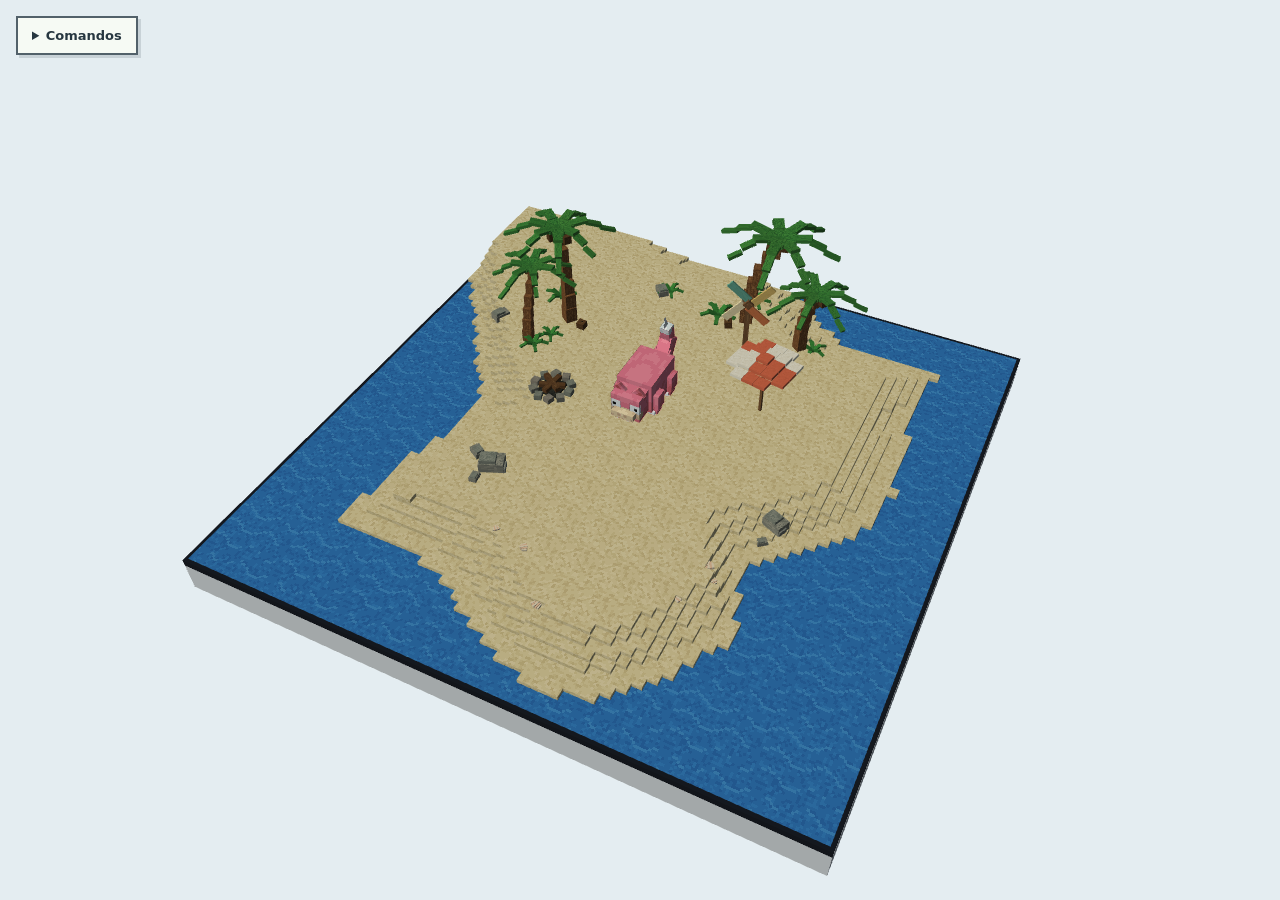
==== index.html @ 254bc7d5 "Movimentação e poses" ====
<!doctype html>
<html lang="pt-BR">
  <head>
    <meta charset="UTF-8">
    <meta name="viewport" content="width=device-width, initial-scale=1">
    <title>Paraíso Pokémon</title>
    <link rel="icon" href="data:,">
    <link rel="stylesheet" href="./styles.css">
  </head>
  <body>
    <main>
      <canvas id="cena" tabindex="0" aria-label="Ilha em blocos sobre uma base quadrada de pokébola"></canvas>
      <details class="comandos">
        <summary>Comandos</summary>
        <div class="modo-poses">
          <label for="modo-poses">Troca de poses</label>
          <select id="modo-poses">
            <option value="andar">Caminhar até a pose</option>
            <option value="instantaneo">Teletransportar para a pose</option>
          </select>
        </div>
        <dl>
          <div><dt><kbd>1</kbd></dt><dd>Câmera automática</dd></div>
          <div><dt><kbd>2</kbd></dt><dd>Câmera manual</dd></div>
          <div><dt><kbd>L</kbd></dt><dd>Ligar/desligar iluminação</dd></div>
          <div><dt><kbd>P</kbd></dt><dd>Próxima das quatro poses</dd></div>
          <div><dt><kbd>M</kbd></dt><dd>Pausar/retomar ou sair da pose</dd></div>
          <div><dt><kbd>R</kbd></dt><dd>Reiniciar o Slowpoke</dd></div>
          <div><dt>Arrastar</dt><dd>Girar a câmera manual</dd></div>
          <div><dt>Scroll</dt><dd>Zoom nas duas câmeras</dd></div>
        </dl>
      </details>
      <p id="erro" role="alert" hidden></p>
    </main>
    <script type="module" src="./src/main.js"></script>
  </body>
</html>
---- styles.css ----
:root {
  color-scheme: light;
  font-family: system-ui, sans-serif;
  color: #273740;
  background: #e4edf1;
}

* { box-sizing: border-box; }

body {
  margin: 0;
  height: 100dvh;
  display: grid;
  grid-template-rows: minmax(0, 1fr);
}

main { min-height: 0; position: relative; }
canvas { display: block; width: 100%; height: 100%; touch-action: none; cursor: grab; }
canvas:active { cursor: grabbing; }
#erro { position: absolute; inset: 20px; color: #922d2d; }

.comandos {
  position: absolute;
  top: 16px;
  left: 16px;
  max-width: calc(100% - 32px);
  background: #f8fbf5ed;
  border: 2px solid #52616a;
  box-shadow: 3px 3px 0 #27374025;
  font-size: 13px;
}

.comandos summary { padding: 10px 14px; cursor: pointer; font-weight: 650; }
.comandos summary:focus-visible { outline: 2px solid #30628b; outline-offset: 3px; }
.comandos[open] summary { border-bottom: 1px solid #52616a40; }
.modo-poses { display: grid; gap: 6px; padding: 12px 14px 0; }
.modo-poses label { font-weight: 600; }
.modo-poses select { width: 100%; padding: 6px; font: inherit; color: inherit; background: #fff; border: 1px solid #83919a; }
.comandos dl { margin: 0; padding: 12px 14px; }
.comandos dl > div { display: grid; grid-template-columns: 64px 1fr; gap: 12px; align-items: center; }
.comandos dl > div + div { margin-top: 10px; }
.comandos dt { font-weight: 600; }
.comandos dd { margin: 0; }
.comandos kbd { display: inline-block; min-width: 24px; padding: 2px 6px; text-align: center; font: inherit; border: 1px solid #83919a; background: #fff; }
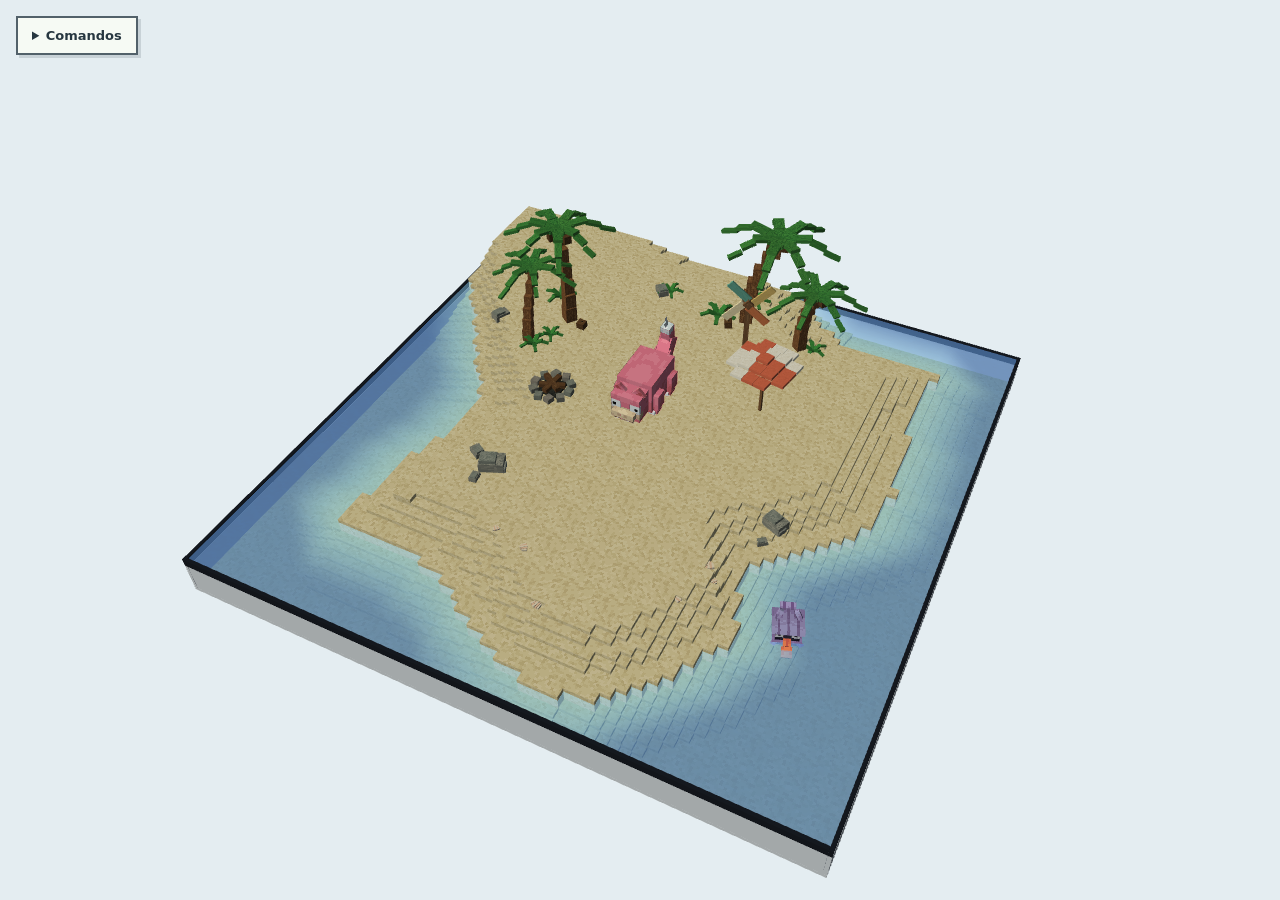
==== commit dd1cdeb6: "Shellder" ====
--- a/index.html
+++ b/index.html
@@ -5,6 +5,8 @@
     <meta name="viewport" content="width=device-width, initial-scale=1">
     <title>Paraíso Pokémon</title>
     <link rel="icon" href="data:,">
+    <link rel="preload" as="image" href="./assets/pokemon/textures/slowpoke.png">
+    <link rel="preload" as="image" href="./assets/pokemon/textures/shellder.png">
     <link rel="stylesheet" href="./styles.css">
   </head>
   <body>
@@ -24,8 +26,8 @@
           <div><dt><kbd>2</kbd></dt><dd>Câmera manual</dd></div>
           <div><dt><kbd>L</kbd></dt><dd>Ligar/desligar iluminação</dd></div>
           <div><dt><kbd>P</kbd></dt><dd>Próxima das quatro poses</dd></div>
-          <div><dt><kbd>M</kbd></dt><dd>Pausar/retomar ou sair da pose</dd></div>
-          <div><dt><kbd>R</kbd></dt><dd>Reiniciar o Slowpoke</dd></div>
+          <div><dt><kbd>M</kbd></dt><dd>Pausar/retomar os passeios ou sair da pose</dd></div>
+          <div><dt><kbd>R</kbd></dt><dd>Reiniciar os personagens</dd></div>
           <div><dt>Arrastar</dt><dd>Girar a câmera manual</dd></div>
           <div><dt>Scroll</dt><dd>Zoom nas duas câmeras</dd></div>
         </dl>
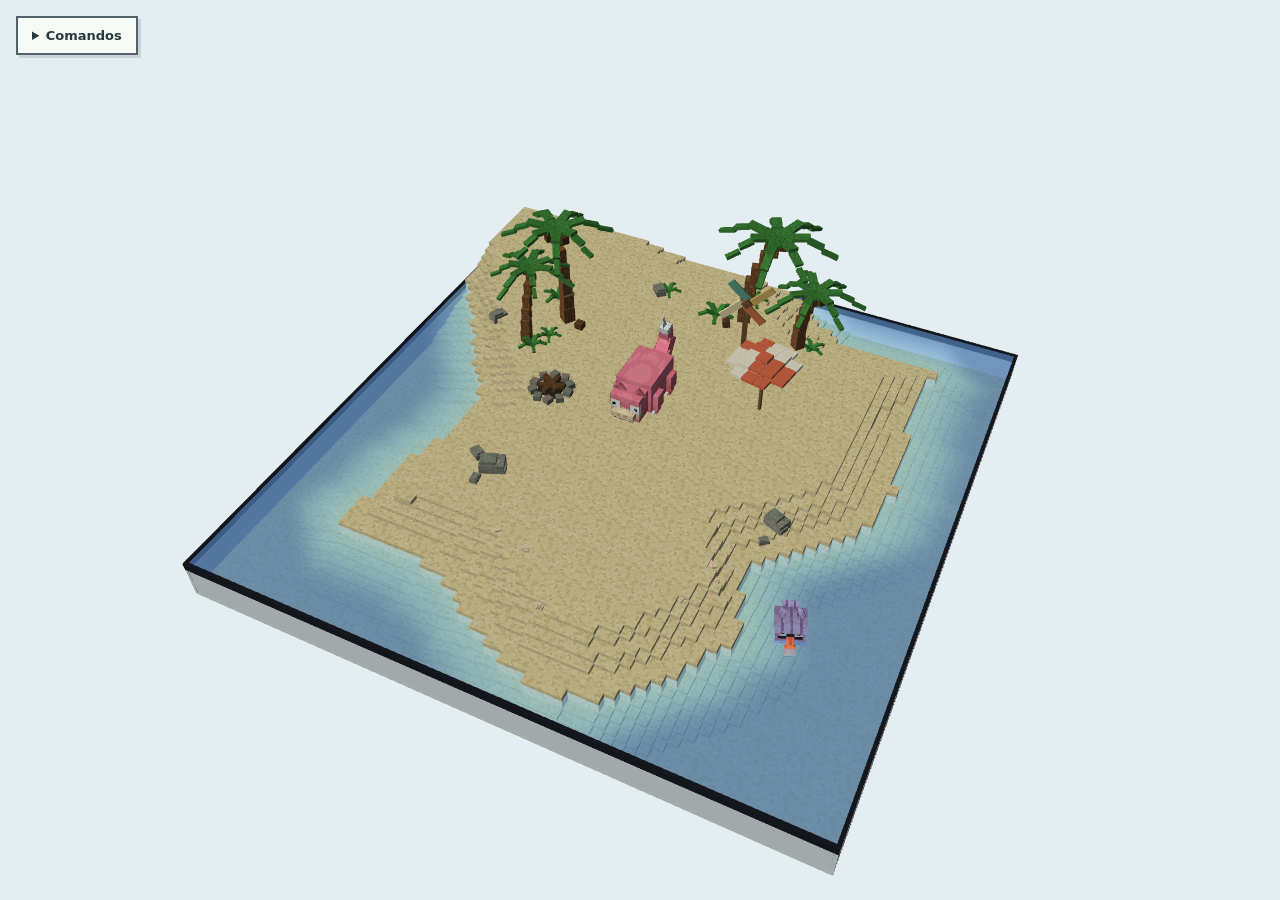
==== commit a58edc78: "Shellder mordida e otimizações" ====
--- a/index.html
+++ b/index.html
@@ -25,7 +25,7 @@
           <div><dt><kbd>1</kbd></dt><dd>Câmera automática</dd></div>
           <div><dt><kbd>2</kbd></dt><dd>Câmera manual</dd></div>
           <div><dt><kbd>L</kbd></dt><dd>Ligar/desligar iluminação</dd></div>
-          <div><dt><kbd>P</kbd></dt><dd>Próxima das quatro poses</dd></div>
+          <div><dt><kbd>P</kbd></dt><dd>Próxima pose; a quarta atrai o Shellder após 5 s</dd></div>
           <div><dt><kbd>M</kbd></dt><dd>Pausar/retomar os passeios ou sair da pose</dd></div>
           <div><dt><kbd>R</kbd></dt><dd>Reiniciar os personagens</dd></div>
           <div><dt>Arrastar</dt><dd>Girar a câmera manual</dd></div>
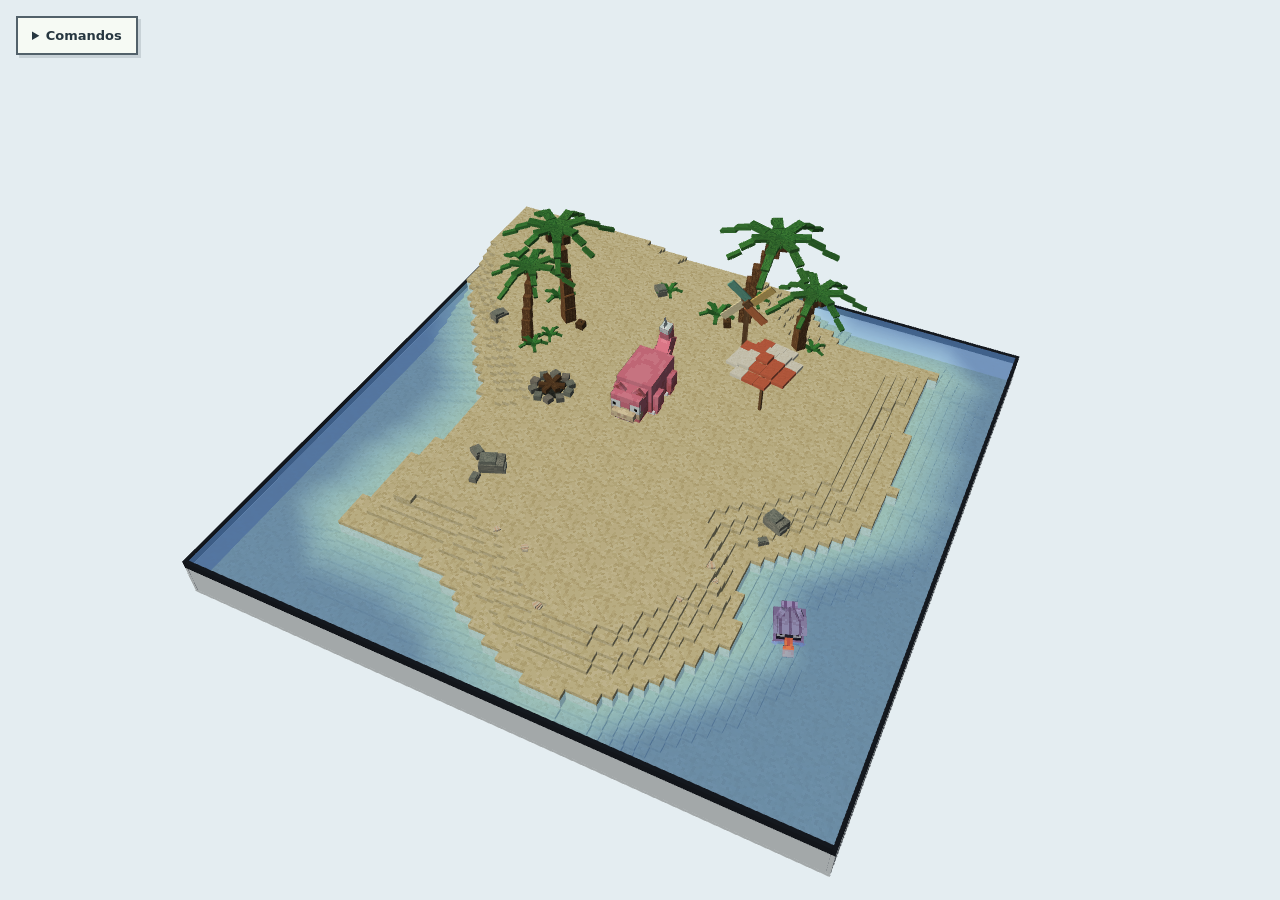
==== commit bc68c7e0: "Evolução" ====
--- a/index.html
+++ b/index.html
@@ -7,6 +7,7 @@
     <link rel="icon" href="data:,">
     <link rel="preload" as="image" href="./assets/pokemon/textures/slowpoke.png">
     <link rel="preload" as="image" href="./assets/pokemon/textures/shellder.png">
+    <link rel="preload" as="image" href="./assets/pokemon/textures/slowbro.png">
     <link rel="stylesheet" href="./styles.css">
   </head>
   <body>
@@ -25,9 +26,9 @@
           <div><dt><kbd>1</kbd></dt><dd>Câmera automática</dd></div>
           <div><dt><kbd>2</kbd></dt><dd>Câmera manual</dd></div>
           <div><dt><kbd>L</kbd></dt><dd>Ligar/desligar iluminação</dd></div>
-          <div><dt><kbd>P</kbd></dt><dd>Próxima pose; a quarta atrai o Shellder após 5 s</dd></div>
-          <div><dt><kbd>M</kbd></dt><dd>Pausar/retomar os passeios ou sair da pose</dd></div>
-          <div><dt><kbd>R</kbd></dt><dd>Reiniciar os personagens</dd></div>
+          <div><dt><kbd>P</kbd></dt><dd>Próxima pose</dd></div>
+          <div><dt><kbd>M</kbd></dt><dd>Pausar/retomar os passeios</dd></div>
+          <div><dt><kbd>R</kbd></dt><dd>Reiniciar os pokemons</dd></div>
           <div><dt>Arrastar</dt><dd>Girar a câmera manual</dd></div>
           <div><dt>Scroll</dt><dd>Zoom nas duas câmeras</dd></div>
         </dl>
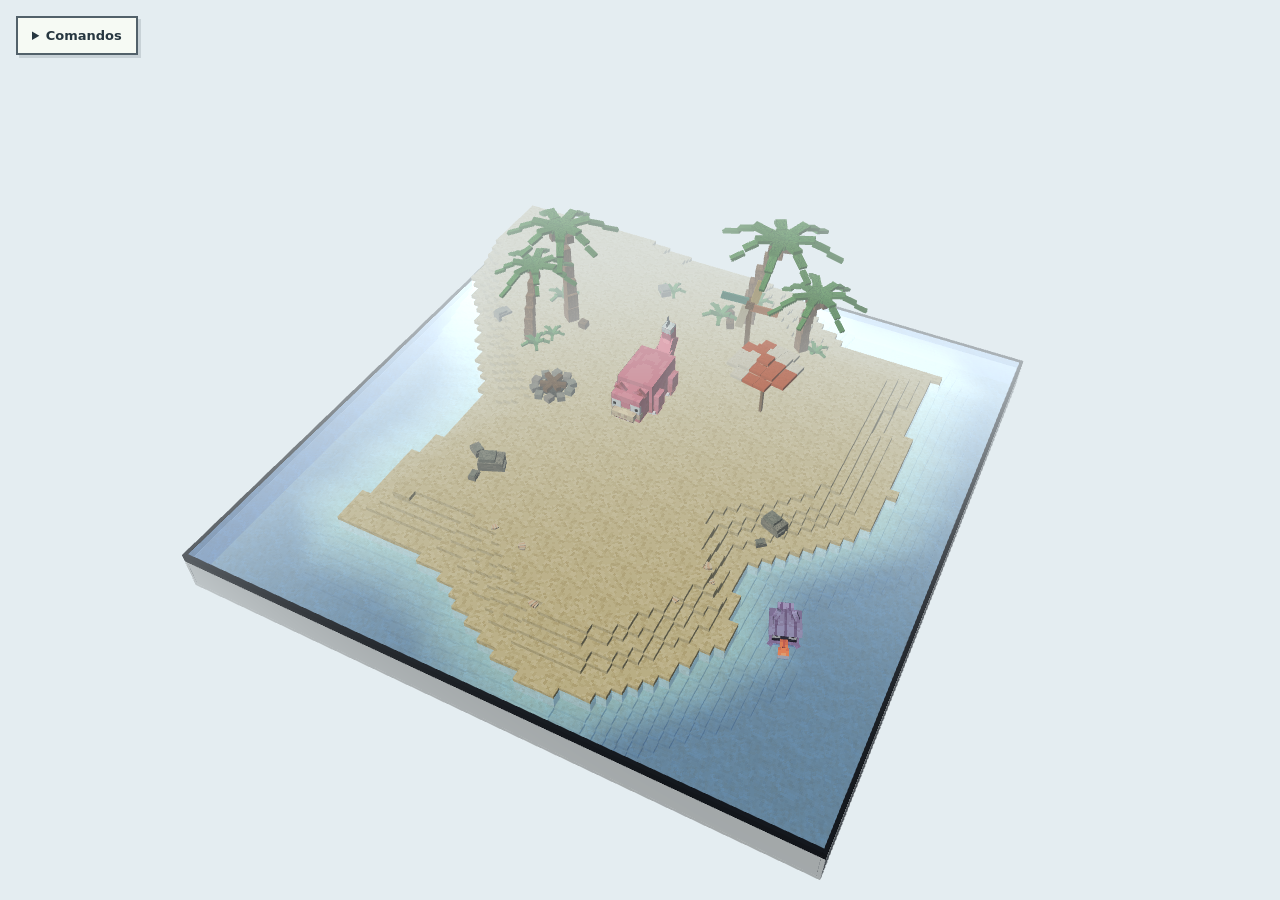
==== commit a99e6c34: "Neblina e Vento" ====
--- a/index.html
+++ b/index.html
@@ -26,6 +26,7 @@
           <div><dt><kbd>1</kbd></dt><dd>Câmera automática</dd></div>
           <div><dt><kbd>2</kbd></dt><dd>Câmera manual</dd></div>
           <div><dt><kbd>L</kbd></dt><dd>Ligar/desligar iluminação</dd></div>
+          <div><dt><kbd>N</kbd></dt><dd>Mostrar/esconder neblina</dd></div>
           <div><dt><kbd>P</kbd></dt><dd>Próxima pose</dd></div>
           <div><dt><kbd>M</kbd></dt><dd>Pausar/retomar os passeios</dd></div>
           <div><dt><kbd>R</kbd></dt><dd>Reiniciar os pokemons</dd></div>
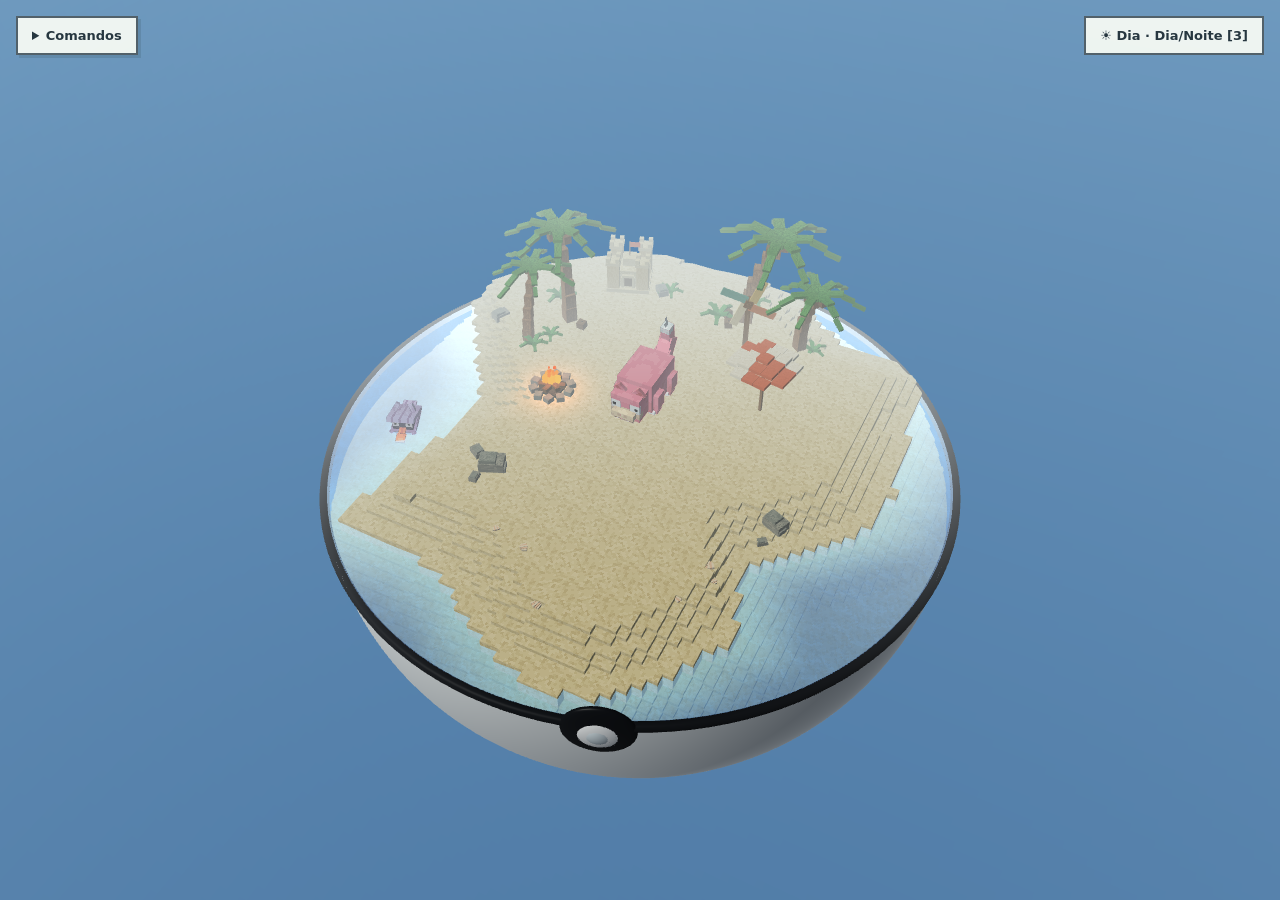
==== commit 9f704e9f: "DIA/NOITE + Pokebola + sand castle" ====
--- a/index.html
+++ b/index.html
@@ -8,11 +8,12 @@
     <link rel="preload" as="image" href="./assets/pokemon/textures/slowpoke.png">
     <link rel="preload" as="image" href="./assets/pokemon/textures/shellder.png">
     <link rel="preload" as="image" href="./assets/pokemon/textures/slowbro.png">
-    <link rel="stylesheet" href="./styles.css">
+    <link rel="stylesheet" href="./styles.css?v=dia-noite">
   </head>
   <body>
     <main>
-      <canvas id="cena" tabindex="0" aria-label="Ilha em blocos sobre uma base quadrada de pokébola"></canvas>
+      <canvas id="cena" tabindex="0" aria-label="Ilha em blocos sobre uma base hemisférica de pokébola"></canvas>
+      <button id="dia-noite" type="button" aria-label="Alternar Dia/Noite" aria-pressed="false">☀ Dia · Dia/Noite [3]</button>
       <details class="comandos">
         <summary>Comandos</summary>
         <div class="modo-poses">
@@ -25,6 +26,7 @@
         <dl>
           <div><dt><kbd>1</kbd></dt><dd>Câmera automática</dd></div>
           <div><dt><kbd>2</kbd></dt><dd>Câmera manual</dd></div>
+          <div><dt><kbd>3</kbd></dt><dd>Alternar dia/noite</dd></div>
           <div><dt><kbd>L</kbd></dt><dd>Ligar/desligar iluminação</dd></div>
           <div><dt><kbd>N</kbd></dt><dd>Mostrar/esconder neblina</dd></div>
           <div><dt><kbd>P</kbd></dt><dd>Próxima pose</dd></div>
@@ -36,6 +38,6 @@
       </details>
       <p id="erro" role="alert" hidden></p>
     </main>
-    <script type="module" src="./src/main.js"></script>
+    <script type="module" src="./src/main.js?v=dia-noite-2"></script>
   </body>
 </html>
--- a/styles.css
+++ b/styles.css
@@ -18,6 +18,20 @@
 canvas { display: block; width: 100%; height: 100%; touch-action: none; cursor: grab; }
 canvas:active { cursor: grabbing; }
 #erro { position: absolute; inset: 20px; color: #922d2d; }
+#dia-noite {
+  position: absolute;
+  top: 16px;
+  right: 16px;
+  padding: 10px 14px;
+  border: 2px solid #52616a;
+  background: #f8fbf5ed;
+  color: #273740;
+  font: 650 13px system-ui, sans-serif;
+  cursor: pointer;
+}
+#dia-noite[aria-pressed="true"] { background: #17243e; color: #e2ebff; border-color: #8296be; }
+#dia-noite:focus-visible { outline: 3px solid #86baff; outline-offset: 3px; }
+.comandos[open] { z-index: 1; }
 
 .comandos {
   position: absolute;
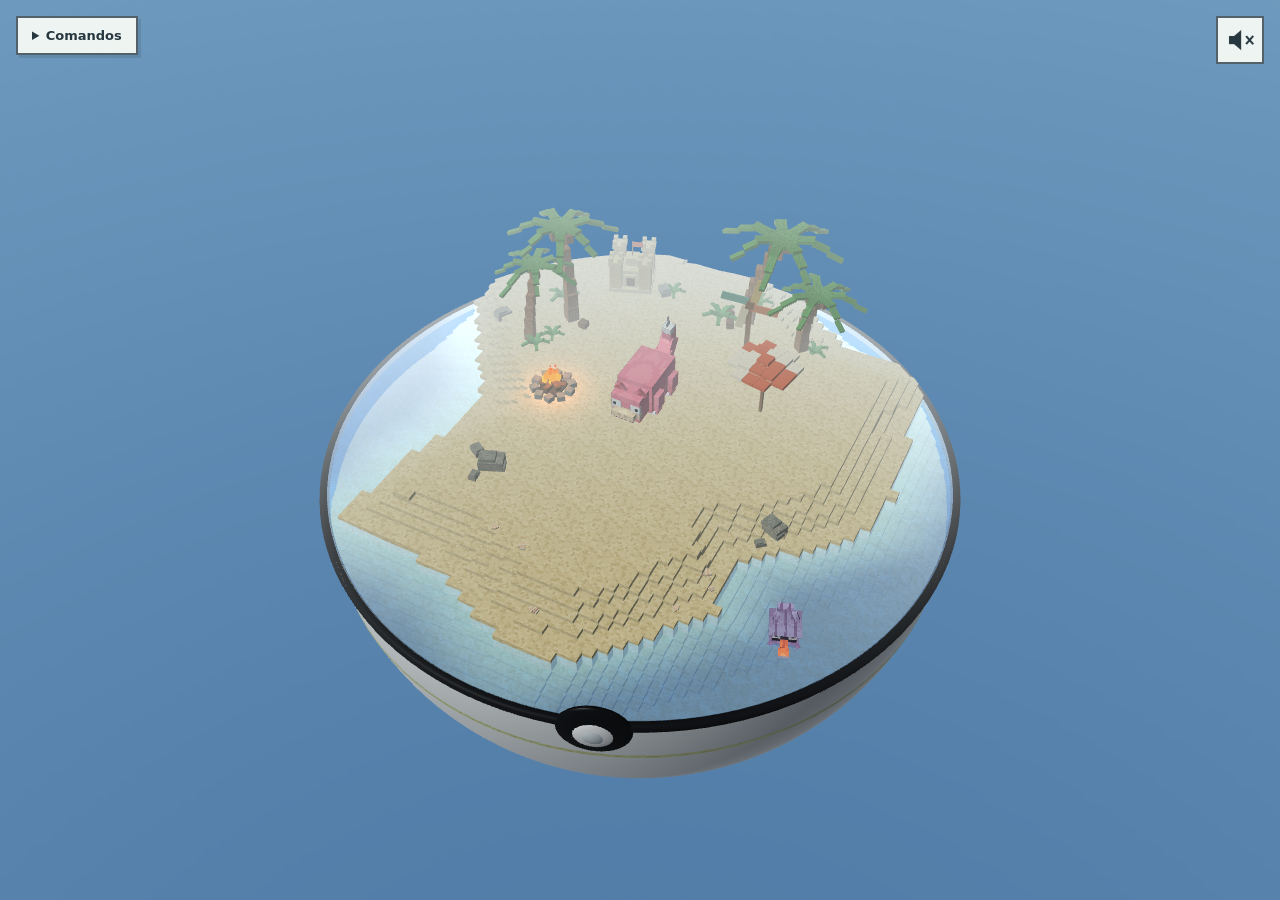
==== commit 222118d0: "music + button" ====
--- a/index.html
+++ b/index.html
@@ -8,12 +8,14 @@
     <link rel="preload" as="image" href="./assets/pokemon/textures/slowpoke.png">
     <link rel="preload" as="image" href="./assets/pokemon/textures/shellder.png">
     <link rel="preload" as="image" href="./assets/pokemon/textures/slowbro.png">
-    <link rel="stylesheet" href="./styles.css?v=dia-noite">
+    <link rel="stylesheet" href="./styles.css?v=som-icone">
   </head>
   <body>
     <main>
       <canvas id="cena" tabindex="0" aria-label="Ilha em blocos sobre uma base hemisférica de pokébola"></canvas>
-      <button id="dia-noite" type="button" aria-label="Alternar Dia/Noite" aria-pressed="false">☀ Dia · Dia/Noite [3]</button>
+      <button id="som" type="button" aria-label="Ligar música" aria-pressed="false"><img src="./assets/icons/som-desligado.png" alt="" width="32" height="32"></button>
+      <audio id="musica-fundo" src="./assets/audio/musica-fundo.m4a" loop muted preload="none"></audio>
+      <p id="aviso-som" role="status"></p>
       <details class="comandos">
         <summary>Comandos</summary>
         <div class="modo-poses">
@@ -38,6 +40,6 @@
       </details>
       <p id="erro" role="alert" hidden></p>
     </main>
-    <script type="module" src="./src/main.js?v=dia-noite-2"></script>
+    <script type="module" src="./src/main.js?v=som-icone"></script>
   </body>
 </html>
--- a/styles.css
+++ b/styles.css
@@ -18,19 +18,24 @@
 canvas { display: block; width: 100%; height: 100%; touch-action: none; cursor: grab; }
 canvas:active { cursor: grabbing; }
 #erro { position: absolute; inset: 20px; color: #922d2d; }
-#dia-noite {
+#som {
   position: absolute;
   top: 16px;
   right: 16px;
-  padding: 10px 14px;
+  width: 48px;
+  height: 48px;
+  padding: 6px;
+  display: grid;
+  place-items: center;
   border: 2px solid #52616a;
   background: #f8fbf5ed;
   color: #273740;
   font: 650 13px system-ui, sans-serif;
   cursor: pointer;
 }
-#dia-noite[aria-pressed="true"] { background: #17243e; color: #e2ebff; border-color: #8296be; }
-#dia-noite:focus-visible { outline: 3px solid #86baff; outline-offset: 3px; }
+#som img { display: block; width: 32px; height: 32px; }
+#som[aria-pressed="true"] { background: #dce9f4; border-color: #526b85; }
+#som:focus-visible { outline: 3px solid #86baff; outline-offset: 3px; }
 .comandos[open] { z-index: 1; }
 
 .comandos {
@@ -56,3 +61,7 @@
 .comandos dt { font-weight: 600; }
 .comandos dd { margin: 0; }
 .comandos kbd { display: inline-block; min-width: 24px; padding: 2px 6px; text-align: center; font: inherit; border: 1px solid #83919a; background: #fff; }
+
+#som:disabled { cursor: wait; opacity: 0.7; }
+#aviso-som { position: absolute; top: 58px; right: 16px; max-width: 280px; margin: 0; padding: 8px; color: #273740; background: #f8fbf5ed; font-size: 13px; }
+#aviso-som:empty { display: none; }
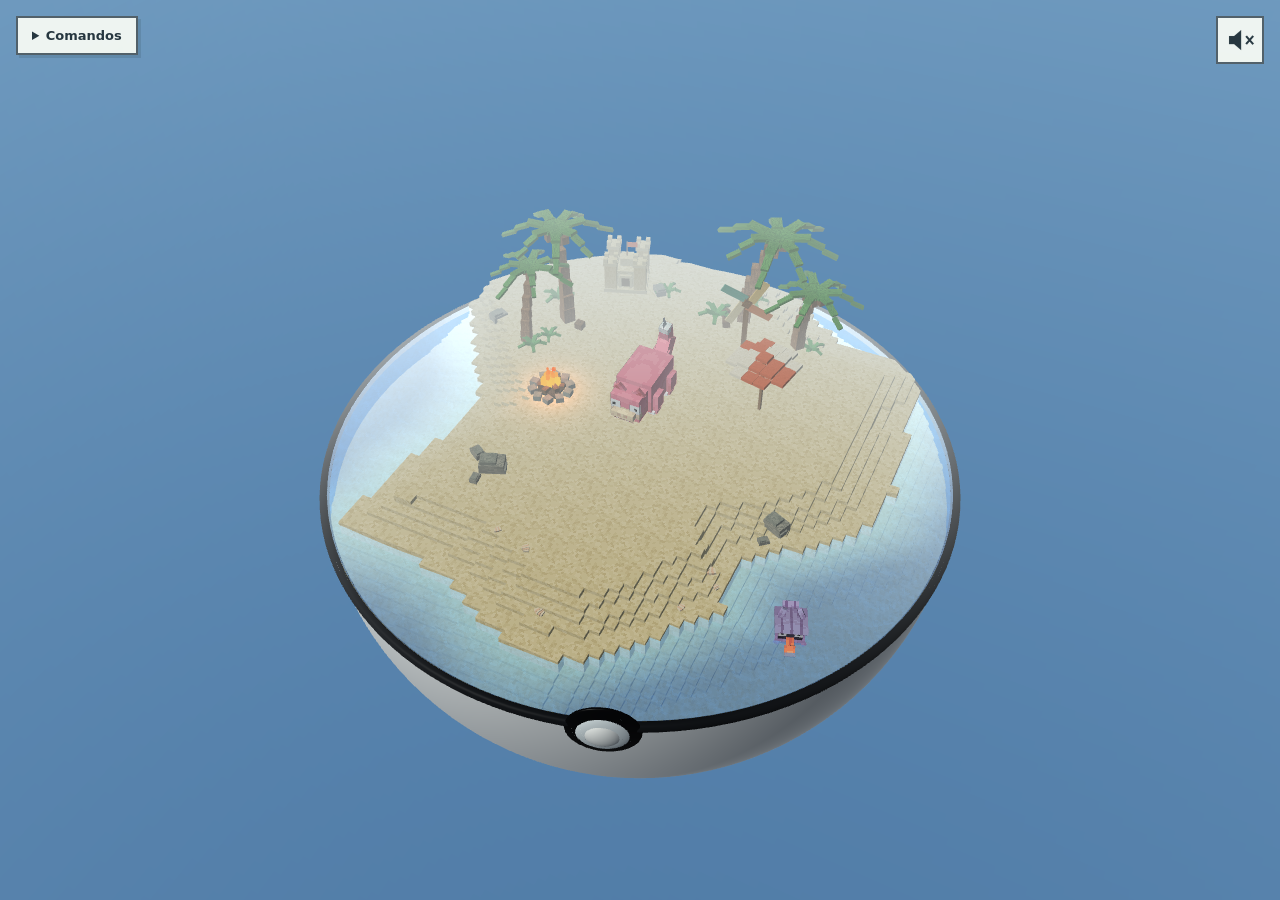
==== commit 9805d056: "several changes" ====
--- a/index.html
+++ b/index.html
@@ -29,6 +29,7 @@
           <div><dt><kbd>1</kbd></dt><dd>Câmera automática</dd></div>
           <div><dt><kbd>2</kbd></dt><dd>Câmera manual</dd></div>
           <div><dt><kbd>3</kbd></dt><dd>Alternar dia/noite</dd></div>
+          <div><dt><kbd>4</kbd></dt><dd>Fechar/abrir Great Ball</dd></div>
           <div><dt><kbd>L</kbd></dt><dd>Ligar/desligar iluminação</dd></div>
           <div><dt><kbd>N</kbd></dt><dd>Mostrar/esconder neblina</dd></div>
           <div><dt><kbd>P</kbd></dt><dd>Próxima pose</dd></div>
@@ -40,6 +41,6 @@
       </details>
       <p id="erro" role="alert" hidden></p>
     </main>
-    <script type="module" src="./src/main.js?v=som-icone"></script>
+    <script type="module" src="./src/main.js?v=great-ball-arcos-2"></script>
   </body>
 </html>
